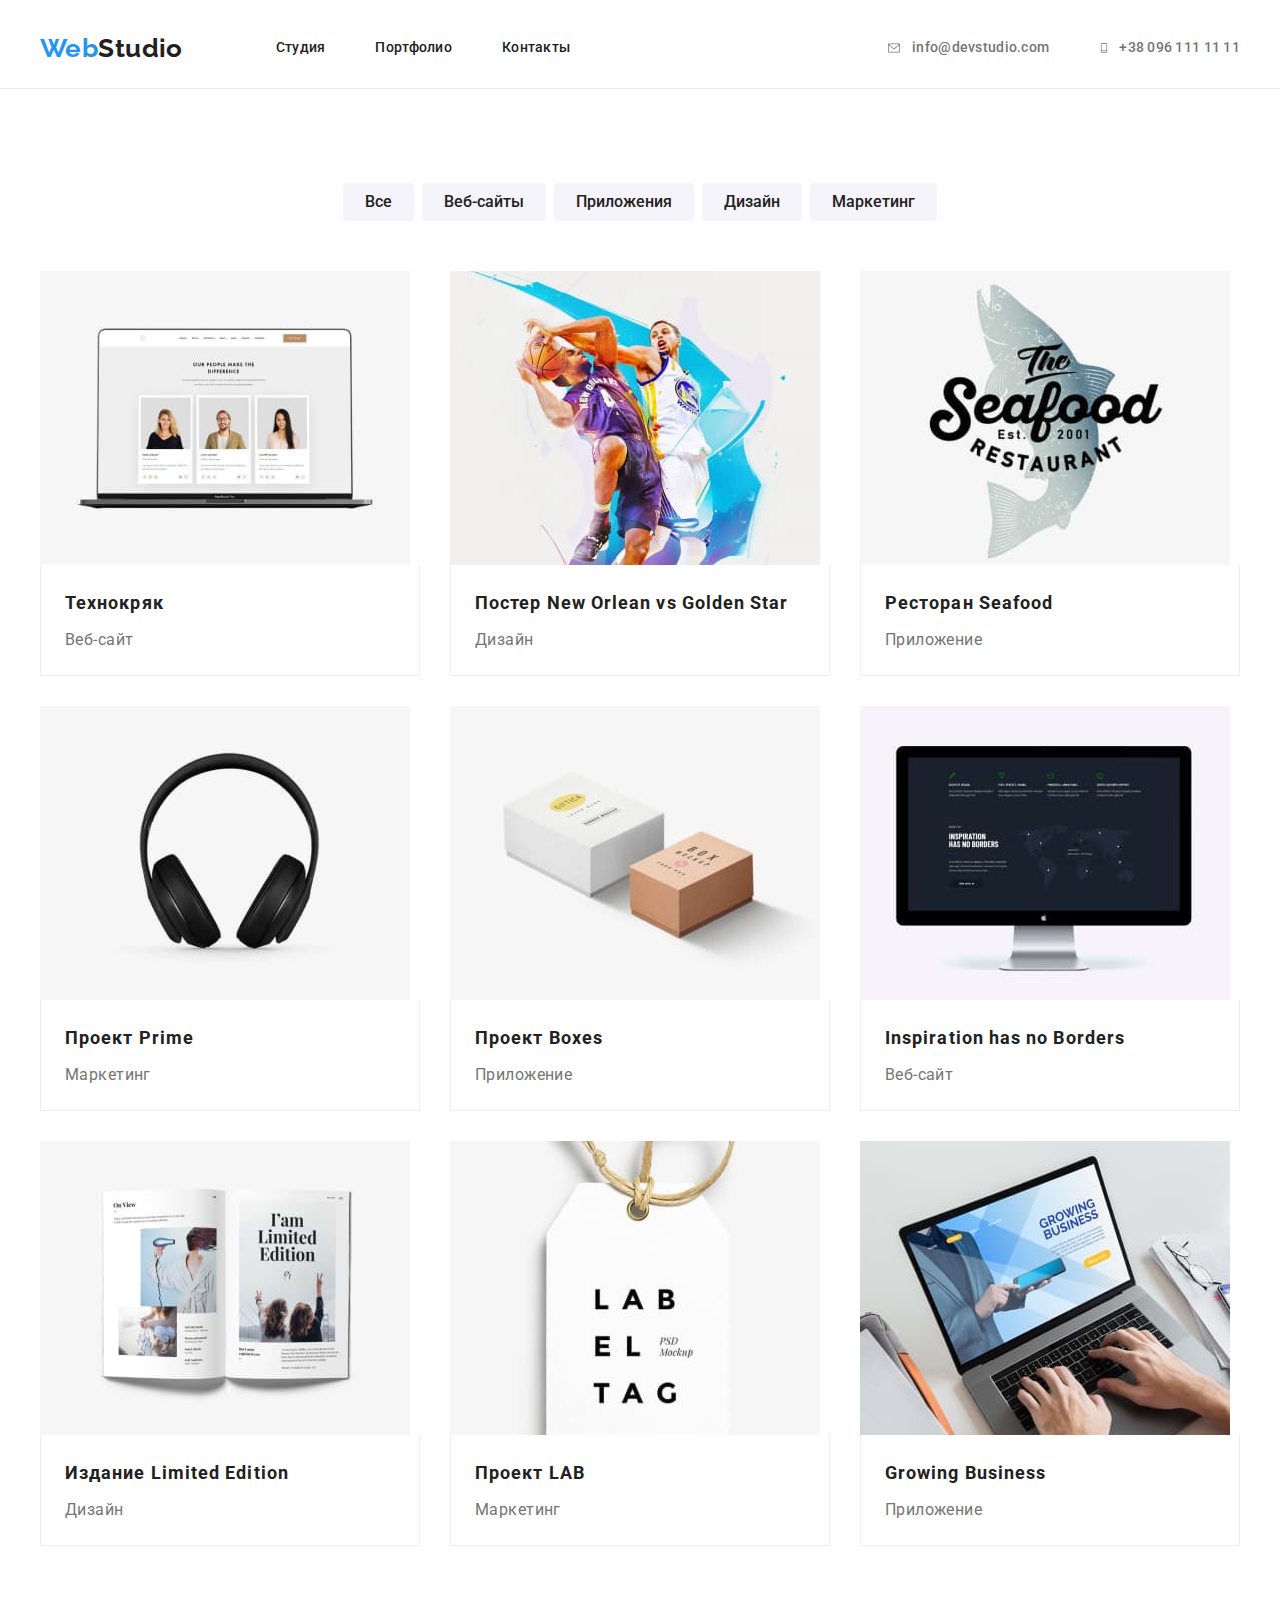
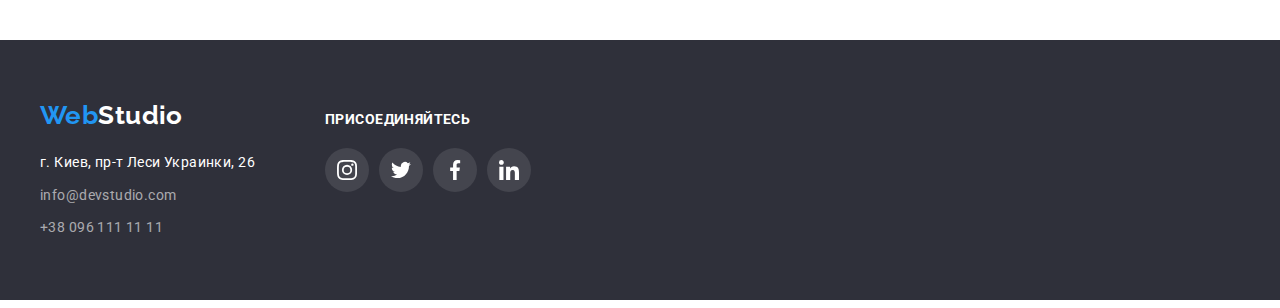
==== portfolio.html @ 46153fd8 "add" ====
<!DOCTYPE html>
<html lang="ru">
<head>
    <meta charset="UTF-8">
    <meta http-equiv="X-UA-Compatible" content="IE=edge">
    <meta name="viewport" content="width=device-width, initial-scale=1.0">
    <title>Document</title>
        <link rel="preconnect" href="https://fonts.googleapis.com">
        <link rel="preconnect" href="https://fonts.gstatic.com" crossorigin>
        <link href="https://fonts.googleapis.com/css2?family=Oleo+Script&family=Raleway:wght@700&family=Roboto:wght@400;500;700&display=swap" rel="stylesheet"> 
        <link rel="stylesheet" href="https://cdnjs.cloudflare.com/ajax/libs/modern-normalize/1.1.0/modern-normalize.min.css" integrity="sha512-wpPYUAdjBVSE4KJnH1VR1HeZfpl1ub8YT/NKx4PuQ5NmX2tKuGu6U/JRp5y+Y8XG2tV+wKQpNHVUX03MfMFn9Q==" crossorigin="anonymous" referrerpolicy="no-referrer" />
        <link rel="stylesheet" href="./css/style.css">
</head>
<body>
    <header class="site-header"> 
        <div class="container header-container">
            <a href="" class="logo-accent-color link"> Web<span class="color-black">Studio</span></a>
        <nav>
            <ul class="header-site-nav list">
                <li class="header-nav-item"> <a href="./index.html" class="site-nav-link link">Студия</a> </li>
                <li class="header-nav-item"> <a href="" class="site-nav-link link">Портфолио</a> </li>
                <li class="header-nav-item"> <a href="" class="site-nav-link link">Контакты</a>  </li>
            </ul>
        </nav>    
            <ul class="header-site-contact list">
                <li class="header-contact-item">
                     <a class="site-contact-link link" href="mailto:info@devstudio.com" >
                        <svg class="icon envelope" width="16" height="12" >
                            <use href="./img/icons.svg#icon-envelope" ></use>
                        </svg>
                        info@devstudio.com </a>
                     </li>
                <li class="header-contact-item">
                     <a class="site-contact-link link" href="tel:+380961111111" >
                        <svg class="icon vector" width="10" height="16" >
                            <use href="./img/icons.svg#icon-Vector" ></use>
                        </svg>
                        +38 096 111 11 11 </a> 
                    </li>
            </ul>
        </div>
    </header>
    <main>
        <section class="portfolio section" >
            <div class="container">
            <h1 class="visually-hidden">Фильтр кнопок пользования</h1>
            <ul class="main-btn-list list">
                <li class="main-btn-item"> <button class="main-btn-link pointer" type="button">Все</button> </li>
                <li class="main-btn-item"> <button class="main-btn-link pointer" type="button">Веб-сайты</button></li>
                <li class="main-btn-item"> <button class="main-btn-link pointer" type="button">Приложения</button></li>
                <li class="main-btn-item"> <button class="main-btn-link pointer" type="button">Дизайн</button></li>
                <li class="main-btn-item"> <button class="main-btn-link pointer" type="button">Маркетинг</button></li>
            </ul>
            <ul class="portfolio-work-list list">
                <li class="portfolio-work-item">
                    <a class="link" href="">
                        <img src="./img/img(0).jpg" alt="Наш коллектив" width="370" height="294" >
                        <div class="portfolio-info">
                            <h2 class="portfolio-work-title">Технокряк</h2>
                            <p class="portfolio-work-text">Веб-сайт</p>
                        </div>
                    </a>
                </li>
                <li class="portfolio-work-item">
                    <a class="link" href="">
                        <img src="./img/img(1).jpg" alt="Обложка игры в баскетбол" width="370" height="294" >
                        <div class="portfolio-info">
                            <h2 class="portfolio-work-title">Постер New Orlean vs Golden Star</h2>
                            <p class="portfolio-work-text">Дизайн</p>
                        </div>
                    </a>
                </li>
                <li class="portfolio-work-item">
                    <a class="link" href="">
                        <img src="./img/img(2).jpg" alt="Логотип ресторана морепродуктов" width="370" height="294" >
                        <div class="portfolio-info">
                            <h2 class="portfolio-work-title">Ресторан Seafood</h2>
                            <p class="portfolio-work-text">Приложение</p>
                        </div>
                    </a>
                </li>
                <li class="portfolio-work-item">
                    <a class="link" href="">
                        <img src="./img/img(3).jpg" alt="Ваккумные наушники" width="370" height="294" >
                        <div class="portfolio-info">
                            <h2 class="portfolio-work-title">Проект Prime</h2>
                            <p class="portfolio-work-text">Маркетинг</p>
                        </div>
                    </a>
                </li>
                <li class="portfolio-work-item">
                    <a class="link" href="">
                        <img src="./img/img(4).jpg" alt="Две закрытых маленьких коробки" width="370" height="294" >
                        <div class="portfolio-info">
                            <h2 class="portfolio-work-title">Проект Boxes</h2>
                            <p class="portfolio-work-text">Приложение</p>
                        </div>
                    </a>
                </li>
                <li class="portfolio-work-item">
                    <a class="link" href="">
                        <img src="./img/img(5).jpg" alt="Веб-сайт для вдохновения не имеющих границ" width="370" height="294" >
                        <div class="portfolio-info">
                            <h2 class="portfolio-work-title">Inspiration has no Borders</h2>
                            <p class="portfolio-work-text">Веб-сайт</p>
                        </div>
                    </a>
                </li>
                <li class="portfolio-work-item">
                    <a class="link" href="">
                        <img src="./img/img(6).jpg" alt="Страницы из лимитированого издания" width="370" height="294" >
                        <div class="portfolio-info">
                            <h2 class="portfolio-work-title"> Издание Limited Edition </h2>
                            <p class="portfolio-work-text">Дизайн</p>
                        </div>
                    </a>
                </li>
                <li class="portfolio-work-item">
                    <a class="link" href="">
                        <img src="./img/img(7).jpg" alt="Бирка Лаб эль Тег" width="370" height="294" >
                        <div class="portfolio-info">
                            <h2 class="portfolio-work-title"> Проект LAB </h2>
                            <p class="portfolio-work-text"> Маркетинг </p>
                        </div>
                    </a>
                </li>
                <li class="portfolio-work-item">
                    <a class="link" href="">
                        <img src="./img/img(8).jpg" alt="Страница из сайта растущего бизнеса" width="370" height="294" >            
                        <div class="portfolio-info">
                            <h2 class="portfolio-work-title">Growing Business</h2>
                            <p class="portfolio-work-text">Приложение</p>
                        </div>
                    </a>
                </li>
            </ul>
            </div>
        </section>
    </main>

    <footer class="footer">
    <div class="container footer-blocks"> 
        <div class="footer-address">
            <a href="" class="logo-accent-color link"> Web<span class="color-white">Studio</span></a>
            <address class="footer-site">
                <ul class="footer-site-contact list">
                    <li> <a  class="footer-site-map link" href="https://goo.gl/maps/FiaWrPLJSMEdD1xa6" target="_blank" rel="noopener noreferrer nofollow" >г. Киев, пр-т Леси Украинки, 26</a> </li>
                    <li> <a class="footer-site-link link" href="mailto:info@devstudio.com">info@devstudio.com</a> </li>
                    <li> <a class="footer-site-link link" href="tel:+380961111111">+38 096 111 11 11</a> </li>
                </ul>
            </address>
        </div>
        <div class="join">
            <h1 class="join-title">Присоединяйтесь</h1>
                <ul class="social">
                    <li class="social-item">
                        <a class="social-link" href="">
                            <svg class="social-icon">
                                <use href="./img/icons.svg#icon-instagram"></use>
                            </svg>
                        </a>
                    </li>
                    <li class="social-item">
                        <a class="social-link" href="">
                            <svg class="social-icon">
                                <use href="./img/icons.svg#icon-twitter"></use>
                            </svg>
                        </a>
                    </li>
                    <li class="social-item">
                        <a class="social-link" href="">
                            <svg class="social-icon">
                                <use href="./img/icons.svg#icon-facebook"></use>
                            </svg>
                        </a>
                    </li>
                    <li class="social-item">
                        <a class="social-link" href="">
                            <svg class="social-icon">
                                <use href="./img/icons.svg#icon-linkedin"></use>
                            </svg>
                        </a>
                    </li>
                </ul>
        </div>  
    </div>
    </footer>
</body>
</html>
---- css/style.css ----
:root {
    --background-color-page: #ffffff;
    --primary-text-color: #757575;
    --title-text-color: #212121;
    --accent-color-page: #2196F3;
    --hero-text-color: #FFFFFF;
    --logo-page-color: #2196F3;
    --logo-accent-header-color: #212121;
    --logo-accent-footer-color: #ffffff;
    --studio-section-team-color: #F5F4FA;
    --main-portfolio-btn: #F5F4FA;
    --contact-footer: rgba(255, 255, 255, 0.6);
    --main-hero-backgroud-color: #2F303A;
}

body {
    margin-left: auto;
    margin-right: auto;
    font-family: 'Roboto', sans-serif;
    font-size: 14px;
    line-height: 1.71;
    letter-spacing: 0.03em;
    background: var(--background-color-page);
    color: var(--primary-text-color);
}
.pointer{
    cursor: pointer;
}

.list {
    padding: 0;
    margin: 0;
    list-style: none;
}

.link {
    text-decoration: none;
}

.container{
    width: 1200px;
    padding: 0 15px;
    margin: auto;
}

.section{
    padding-top: 94px;
    padding-bottom: 94px;
}

/*logo-page*/
.logo-accent-color {
    display: inline-block;
    font-family: Raleway;
    font-weight: 700;
    font-size: 26px;
    line-height: 1.19;
    color: var(--logo-page-color);
}

.logo-accent-color .color-black {
    color: var(--logo-accent-header-color);
}

.logo-accent-color .color-white {
    color: var(--logo-accent-footer-color);
}

/*header-page*/
.site-header{
    border-bottom: 1px solid #ECECEC;;
}
.header-container{
    display: flex;
    align-items: center;
}

.header-site-nav,
.header-site-contact{
    display: flex;
}

.header-site-nav{
    margin-left: 93px;
}

.header-site-contact{
    margin-left: auto;
}

.header-nav-item:not(:last-child) {
    margin-right: 50px;
}

.header-contact-item:not(:last-child) {
    margin-right: 50px;
}
.site-contact-link::before {
    content: " ";
    background-size: contain;
}

.icon {
  margin-right: 10px;
  fill: var(--primary-text-color);
  align-self: center;
}

.site-nav-link,
.site-contact-link {
    display: inline-flex;
    padding-top: 32px;
    padding-bottom: 32px;
    align-self: center;
    font-weight: 500;
    line-height: 1.14;
    letter-spacing: 0.02em;
    color: var(--title-text-color);
}

.site-contact-link {
    color: var(--primary-text-color)
}
.header-site-contact .site-contact-link:hover .icon{
    fill: var(--accent-color-page);
}

.site-nav-link:hover,
.site-contact-link:hover,
.site-nav-link:focus,
.site-contact-link:focus,
.footer-site-map:hover,
.footer-site-map:focus,
.footer-site-link:hover,
.footer-site-link:focus{
    color: var(--accent-color-page);
}

/*main-hero*/
.main-hero { 
    max-width: 1600px;
    height: 600px;
    margin-left: auto;
    margin-right: auto;
    padding-top: 200px;
    padding-bottom: 200px;
    text-align: center;
    background-image: linear-gradient( to bottom,
    rgba(47, 48, 58, 0.4),
    rgba(47, 48, 58, 0.4)),
    url('../img/head.jpg');
    background-position:center;
    background-repeat: no-repeat;
    background-size: cover;
    box-shadow: 0px 4px 4px rgba(0, 0, 0, 0.25);

    background-color: var(--main-hero-backgroud-color);
    color: var(--hero-text-color);
}

.main-hero-title {
    margin-top: 0;
    margin-bottom: 30px;
    font-weight: 900;
    font-size: 44px;
    line-height: 1.36;
    letter-spacing: 0.06em;
    text-transform: uppercase;
}

.main-hero-button {
    border-radius: 4px;
    padding: 10px 32px;
    min-width: 200px;
    border: 0ch;
    font-family:inherit;
    font-weight: 700;
    font-size: 16px;
    line-height: 1.87;
    text-align: center;
    align-items: center;
    letter-spacing: 0.06em;
    color: var(--hero-text-color);
    background: var(--accent-color-page);
}

.main-hero-button:hover,
.main-hero-button:focus {
    background: #188CE8;
}

/*section-feature*/
.feature-thumb{
    display: flex;
    height: 120px;
    margin-bottom: 30px;
    background-color: var(--studio-section-team-color);
    border-radius: 4px;
    justify-content: center;
    align-items: center;
}

.features-icon {
    width: 70px;
    height: 70px;
}


.section-feature-list{
    display: flex;
}

.section-feature-item{
    width:calc((100% - 90px) / 4)
}

.section-feature-item:not(:last-child) {
    margin-right: 30px;
}

.section-feature-title {
    margin-top: 0;
    margin-bottom: 10px;
    font-size: 14px;
    line-height: 1.14;
    text-transform: uppercase;
    color: var(--title-text-color);
}

.section-feature-text{
    margin-top: 0;
    margin-bottom: 0;
}

/*section-work*/
.img-thumb {
    position: relative;
}
.img-title {
    display: inline-block;
    position: absolute;
    width: 100%;
    height: 70px;
    bottom: 0;
    background: rgba(47, 48, 58, 0.8);
}

.label {
    margin-top: 0;
    margin-bottom: 0;
    padding-top: 27px;
    padding-bottom: 27px;
    font-weight: 700;
    line-height: 1.14;
    text-align: center;
    text-transform: uppercase;
    color: var(--background-color-page);
}

.section-work {
    padding-top: 0;
}

.work-foto-list{
    display: flex;
}

.work-foto-list img{
    display: block;
    max-width: 100%;
}

.work-foto-item{
    width: calc((100% - 60px) / 3);
}
.work-foto-item:not(:last-child) {
    margin-right: 30px;
}

/*section-team*/
.section-team {
    background-color: var(--studio-section-team-color);
}

.promo-title {
    margin-top: 0;
    margin-bottom: 50px;
    font-size: 36px;
    line-height: 1.17;
    text-align: center;
    color: var(--title-text-color);
}

.team-foto-list {
    display: flex;
    flex-wrap: wrap;
    font-size: 16px;
    line-height: 1.19;
    text-align: center;
    color: var(--title-text-color);
}

.team-foto-list img {
display: block;
max-width: 100%;
}

.team-foto-item{
    width:calc((100% - 90px) / 4);
    background-color: #ffffff;
    border-radius: 0 0 4px 4px;
    box-shadow: 0px 1px 3px rgba(0, 0, 0, 0.12), 0px 1px 1px rgba(0, 0, 0, 0.14), 0px 2px 1px rgba(0, 0, 0, 0.2);
}

.team-foto-item:not(:last-child) {
    margin-right: 30px;
}

.container-data {
padding-top: 30px;
padding-bottom: 30px;
}

.team-foto-title {
    margin-top: 0;
    margin-bottom: 10px;
    font-size: 16px;
    font-weight: 500;
}

.team-foto-text {
    margin-top: 0;
    margin-bottom: 0;
    color: var(--primary-text-color);
}

.team-list-icon {
    padding: 0;
    display: flex;
    margin-top: 16px;
    margin-left: 32px;
    margin-right: 32px;
    list-style: none;
}

.team-item-icon:not(:last-child) {
    margin-right: 10px;
}

.team-link-icon {
    display: flex;
    justify-content: center;
    align-items: center;
    width: 44px;
    height: 44px;
    background-color: var(--background-color-page);
    border-radius: 50%;
    transition: background-color 250ms cubic-bezier(0.4, 0, 0.2, 1),
    color 250ms cubic-bezier(0.4, 0, 0.2, 1);
    text-decoration: none;
}

.team-link-icon:hover{
    background-color: var(--accent-color-page);
}

.team-icon{
     width: 20px;
    height: 20px;
    fill: #afb1b8;
}

.team-list-icon .team-link-icon:hover .team-icon{
    fill: var(--background-color-page);
}

/*clients*/
.clients-title {
    margin-top: 0; 
    margin-bottom: 50px; 
    font-style: normal;
    font-weight: 700;
    font-size: 36px;
    line-height: 1.17;
    text-align: center;
    color:var(--title-text-color);
}

.clients-list{
    padding: 0;
    margin-top: 0;
    margin-bottom: 0;
    display: flex;
    list-style: none;
}

.clients-link {
    display: flex;
    justify-content: center;
    align-items: center;
    width: 170px;
    height: 92px;
    border: 1px solid #afb1b8;
    border-radius: 4px;
    transition: color 250ms cubic-bezier(0.4, 0, 0.2, 1);
}

.clients-link:hover {
     border: 1px solid var(--accent-color-page);
}

.clients-item{
    padding-top: 0;
    padding-bottom: 0;  
}

.clients-item:not(:last-child) {
    margin-right: 30px;
}

.clients-icon{
    width: 106px;
    height: 60px;
    fill: #afb1b8;
}

.clients-list .clients-link:hover .clients-icon {
  fill: var(--accent-color-page);
}

/*footer*/
.footer .logo-accent-color {
    margin-bottom: 20px;
}

.footer-site-contact {
    line-height: 1.71;
}

.footer-site {
    font-style: inherit;
}

.footer-site-contact li:not(:last-child) {
    margin-bottom: 9px;
}

.footer-site-map {
    color: var(--hero-text-color);
}

.footer-site-link {
    margin-top: 9px;
    color: var(--contact-footer);
}

.footer {
    padding-top: 60px;
    padding-bottom: 60px;
    background: var(--main-hero-backgroud-color);
}

.footer-address {
  margin-right: 70px;
}

.join-title {
    margin-top: 0;
    margin-bottom: 20px;
    font-weight: 700;
    font-size: 14px;
    line-height: 1.14;
    text-transform: uppercase;
    color: var(--background-color-page);
}

.footer-blocks {
  display: flex;
  align-items: baseline;
}

.social {
    padding:0;
    display: flex;
    list-style: none;
}

.social-item:not(:last-child) {
    margin-right: 10px;
}

.social-link {
    display: flex;
    justify-content: center;
    align-items: center;
    width: 44px;
    height: 44px;
    background-color: rgba(255, 255, 255, 0.1);
    border-radius: 50%;
    transition: background-color 250ms cubic-bezier(0.4, 0, 0.2, 1),
        color 250ms cubic-bezier(0.4, 0, 0.2, 1);
}

.social-link:hover {
    background-color: var(--accent-color-page);
}

.social-icon {
    width: 20px;
    height: 20px;
    fill: var(--hero-text-color);
}

/*Portfolio*/
.main-btn-list {
    margin-bottom: 50px;
    display: flex;
    justify-content:center;
}

.main-btn-item:not(:last-child) {
    margin-right: 8px;
}

.main-btn-link {
    border-radius: 4px;
    padding: 6px 22px;
    font-family:inherit;
    font-weight: 500;
    font-size: 16px;
    line-height: 1.62;
    text-align: center;
    color: #212121;
    background: var(--main-portfolio-btn);
    border: 0ch;
    transition: background-color 250ms cubic-bezier(0.4, 0, 0.2, 1),
    color 250ms cubic-bezier(0.4, 0, 0.2, 1);
}

.main-btn-link:hover,
.main-btn-link:focus {
    background: var(--accent-color-page);
    color: var(--background-color-page);
    filter: drop-shadow(0px 4px 4px rgba(0, 0, 0, 0.25));
}

.portfolio-work-list {
    display: flex; 
    flex-wrap: wrap;
}

.portfolio-work-list img {
    display: block;
    max-width: 100%;
}

.portfolio-work-item {
    width: calc((100% - 60px) / 3);
    margin-right: 30px;
    margin-bottom: 30px;
    background: #FFFFFF;
}

.portfolio-work-item:nth-child(3n) {
    margin-right: 0;
}
.portfolio-work-item:nth-last-child(-n + 3) {
    margin-bottom: 0;
}
 .portfolio-work-list .portfolio-work-item:hover{
    filter: drop-shadow(0px 4px 4px rgba(0, 0, 0, 0.25));
 }
.portfolio-info {
    padding: 20px 24px;
    border-left: 1px solid #EEEEEE;
    border-right: 1px solid #EEEEEE;
    border-bottom: 1px solid #EEEEEE;
}

.portfolio-work-title {
    margin-top: 0;
    margin-bottom: 4px;
    font-size: 18px;
    line-height: 2;
    letter-spacing: 0.06em;
    color: var(--title-text-color);
}

.portfolio-work-text {
    margin-top: 0;
    margin-bottom: 0;
    font-size: 16px;
    line-height: 1.87;
    color: var(--primary-text-color);
}

.visually-hidden {
    position: fixed;
    transform: scale(0);
}
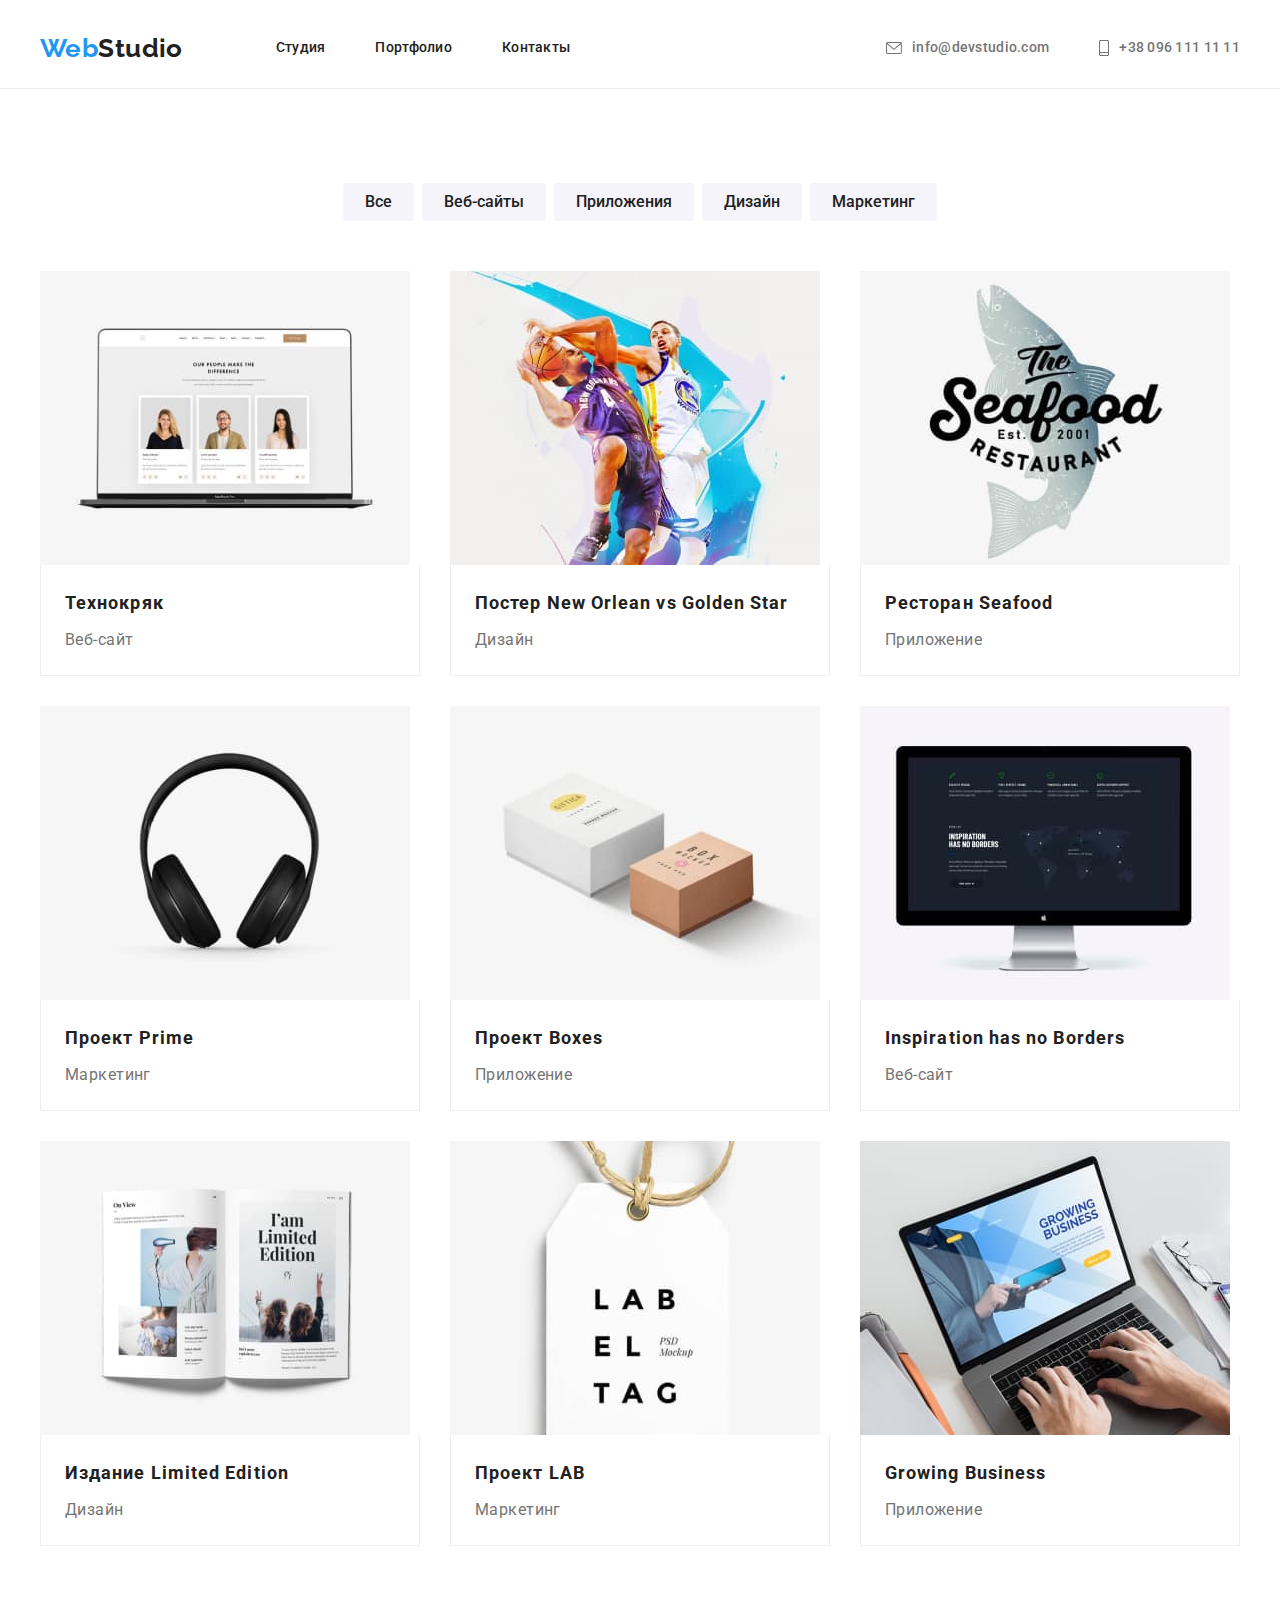
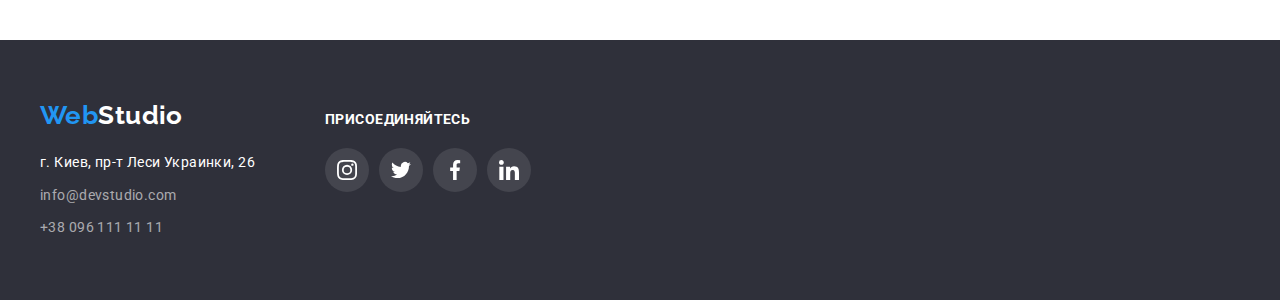
==== commit 7f0feef9: "add" ====
--- a/portfolio.html
+++ b/portfolio.html
@@ -33,7 +33,7 @@
                 <li class="header-contact-item">
                      <a class="site-contact-link link" href="tel:+380961111111" >
                         <svg class="icon vector" width="10" height="16" >
-                            <use href="./img/icons.svg#icon-Vector" ></use>
+                            <use href="./img/icons.svg#icon-smartphone" ></use>
                         </svg>
                         +38 096 111 11 11 </a> 
                     </li>
@@ -155,28 +155,28 @@
                 <ul class="social">
                     <li class="social-item">
                         <a class="social-link" href="">
-                            <svg class="social-icon">
+                            <svg class="social-icon" width="20" height="20">
                                 <use href="./img/icons.svg#icon-instagram"></use>
                             </svg>
                         </a>
                     </li>
                     <li class="social-item">
                         <a class="social-link" href="">
-                            <svg class="social-icon">
+                            <svg class="social-icon" width="20" height="20">
                                 <use href="./img/icons.svg#icon-twitter"></use>
                             </svg>
                         </a>
                     </li>
                     <li class="social-item">
                         <a class="social-link" href="">
-                            <svg class="social-icon">
+                            <svg class="social-icon" width="20" height="20">
                                 <use href="./img/icons.svg#icon-facebook"></use>
                             </svg>
                         </a>
                     </li>
                     <li class="social-item">
                         <a class="social-link" href="">
-                            <svg class="social-icon">
+                            <svg class="social-icon" width="20" height="20">
                                 <use href="./img/icons.svg#icon-linkedin"></use>
                             </svg>
                         </a>
--- a/css/style.css
+++ b/css/style.css
@@ -101,10 +101,11 @@
 }
 
 .icon {
-  margin-right: 10px;
-  fill: var(--primary-text-color);
-  align-self: center;
-}
+    margin-right: 10px;
+    fill: var(--primary-text-color);
+    align-self: center;
+}
+
 
 .site-nav-link,
 .site-contact-link {
@@ -121,6 +122,8 @@
 .site-contact-link {
     color: var(--primary-text-color)
 }
+
+.header-site-contact .site-contact-link:focus .icon,
 .header-site-contact .site-contact-link:hover .icon{
     fill: var(--accent-color-page);
 }
@@ -139,7 +142,6 @@
 /*main-hero*/
 .main-hero { 
     max-width: 1600px;
-    height: 600px;
     margin-left: auto;
     margin-right: auto;
     padding-top: 200px;
@@ -152,7 +154,6 @@
     background-position:center;
     background-repeat: no-repeat;
     background-size: cover;
-    box-shadow: 0px 4px 4px rgba(0, 0, 0, 0.25);
 
     background-color: var(--main-hero-backgroud-color);
     color: var(--hero-text-color);
@@ -233,9 +234,12 @@
 }
 
 /*section-work*/
+
+/*
 .img-thumb {
     position: relative;
 }
+
 .img-title {
     display: inline-block;
     position: absolute;
@@ -256,6 +260,7 @@
     text-transform: uppercase;
     color: var(--background-color-page);
 }
+*/
 
 .section-work {
     padding-top: 0;
@@ -301,8 +306,8 @@
 }
 
 .team-foto-list img {
-display: block;
-max-width: 100%;
+    display: block;
+    max-width: 100%;
 }
 
 .team-foto-item{
@@ -317,8 +322,8 @@
 }
 
 .container-data {
-padding-top: 30px;
-padding-bottom: 30px;
+    padding-top: 30px;
+    padding-bottom: 30px;
 }
 
 .team-foto-title {
@@ -355,21 +360,25 @@
     height: 44px;
     background-color: var(--background-color-page);
     border-radius: 50%;
+    /*
     transition: background-color 250ms cubic-bezier(0.4, 0, 0.2, 1),
     color 250ms cubic-bezier(0.4, 0, 0.2, 1);
+    */
     text-decoration: none;
 }
 
+.team-link-icon:focus,
 .team-link-icon:hover{
     background-color: var(--accent-color-page);
 }
 
 .team-icon{
-     width: 20px;
+    width: 20px;
     height: 20px;
     fill: #afb1b8;
 }
 
+.team-list-icon .team-link-icon:focus .team-icon,
 .team-list-icon .team-link-icon:hover .team-icon{
     fill: var(--background-color-page);
 }
@@ -398,15 +407,18 @@
     display: flex;
     justify-content: center;
     align-items: center;
-    width: 170px;
     height: 92px;
     border: 1px solid #afb1b8;
     border-radius: 4px;
+    text-decoration: none;
+    /*
     transition: color 250ms cubic-bezier(0.4, 0, 0.2, 1);
-}
-
+    */
+}
+
+.clients-link:focus,
 .clients-link:hover {
-     border: 1px solid var(--accent-color-page);
+    border: 1px solid var(--accent-color-page);
 }
 
 .clients-item{
@@ -414,16 +426,19 @@
     padding-bottom: 0;  
 }
 
+.clients-item{
+    width:calc((100% - 150px) / 6)
+}
+
 .clients-item:not(:last-child) {
     margin-right: 30px;
 }
 
 .clients-icon{
-    width: 106px;
-    height: 60px;
     fill: #afb1b8;
 }
 
+.clients-list .clients-link:focus .clients-icon,
 .clients-list .clients-link:hover .clients-icon {
   fill: var(--accent-color-page);
 }
@@ -497,10 +512,13 @@
     height: 44px;
     background-color: rgba(255, 255, 255, 0.1);
     border-radius: 50%;
+    /*
     transition: background-color 250ms cubic-bezier(0.4, 0, 0.2, 1),
-        color 250ms cubic-bezier(0.4, 0, 0.2, 1);
-}
-
+    color 250ms cubic-bezier(0.4, 0, 0.2, 1);
+    */
+}
+
+.social-link:focus,
 .social-link:hover {
     background-color: var(--accent-color-page);
 }
@@ -533,15 +551,18 @@
     color: #212121;
     background: var(--main-portfolio-btn);
     border: 0ch;
+    /*
     transition: background-color 250ms cubic-bezier(0.4, 0, 0.2, 1),
     color 250ms cubic-bezier(0.4, 0, 0.2, 1);
+    */
 }
 
 .main-btn-link:hover,
 .main-btn-link:focus {
     background: var(--accent-color-page);
     color: var(--background-color-page);
-    filter: drop-shadow(0px 4px 4px rgba(0, 0, 0, 0.25));
+    box-shadow: 0px 3px 1px rgba(0, 0, 0, 0.1), 0px 1px 2px rgba(0, 0, 0, 0.08),
+    0px 2px 2px rgba(0, 0, 0, 0.12);
 }
 
 .portfolio-work-list {
@@ -567,9 +588,12 @@
 .portfolio-work-item:nth-last-child(-n + 3) {
     margin-bottom: 0;
 }
- .portfolio-work-list .portfolio-work-item:hover{
-    filter: drop-shadow(0px 4px 4px rgba(0, 0, 0, 0.25));
- }
+ 
+.portfolio-work-item:hover {
+    box-shadow: 0px 1px 1px rgba(0, 0, 0, 0.12), 0px 4px 4px rgba(0, 0, 0, 0.06),
+    1px 4px 6px rgba(0, 0, 0, 0.16);
+}
+
 .portfolio-info {
     padding: 20px 24px;
     border-left: 1px solid #EEEEEE;
